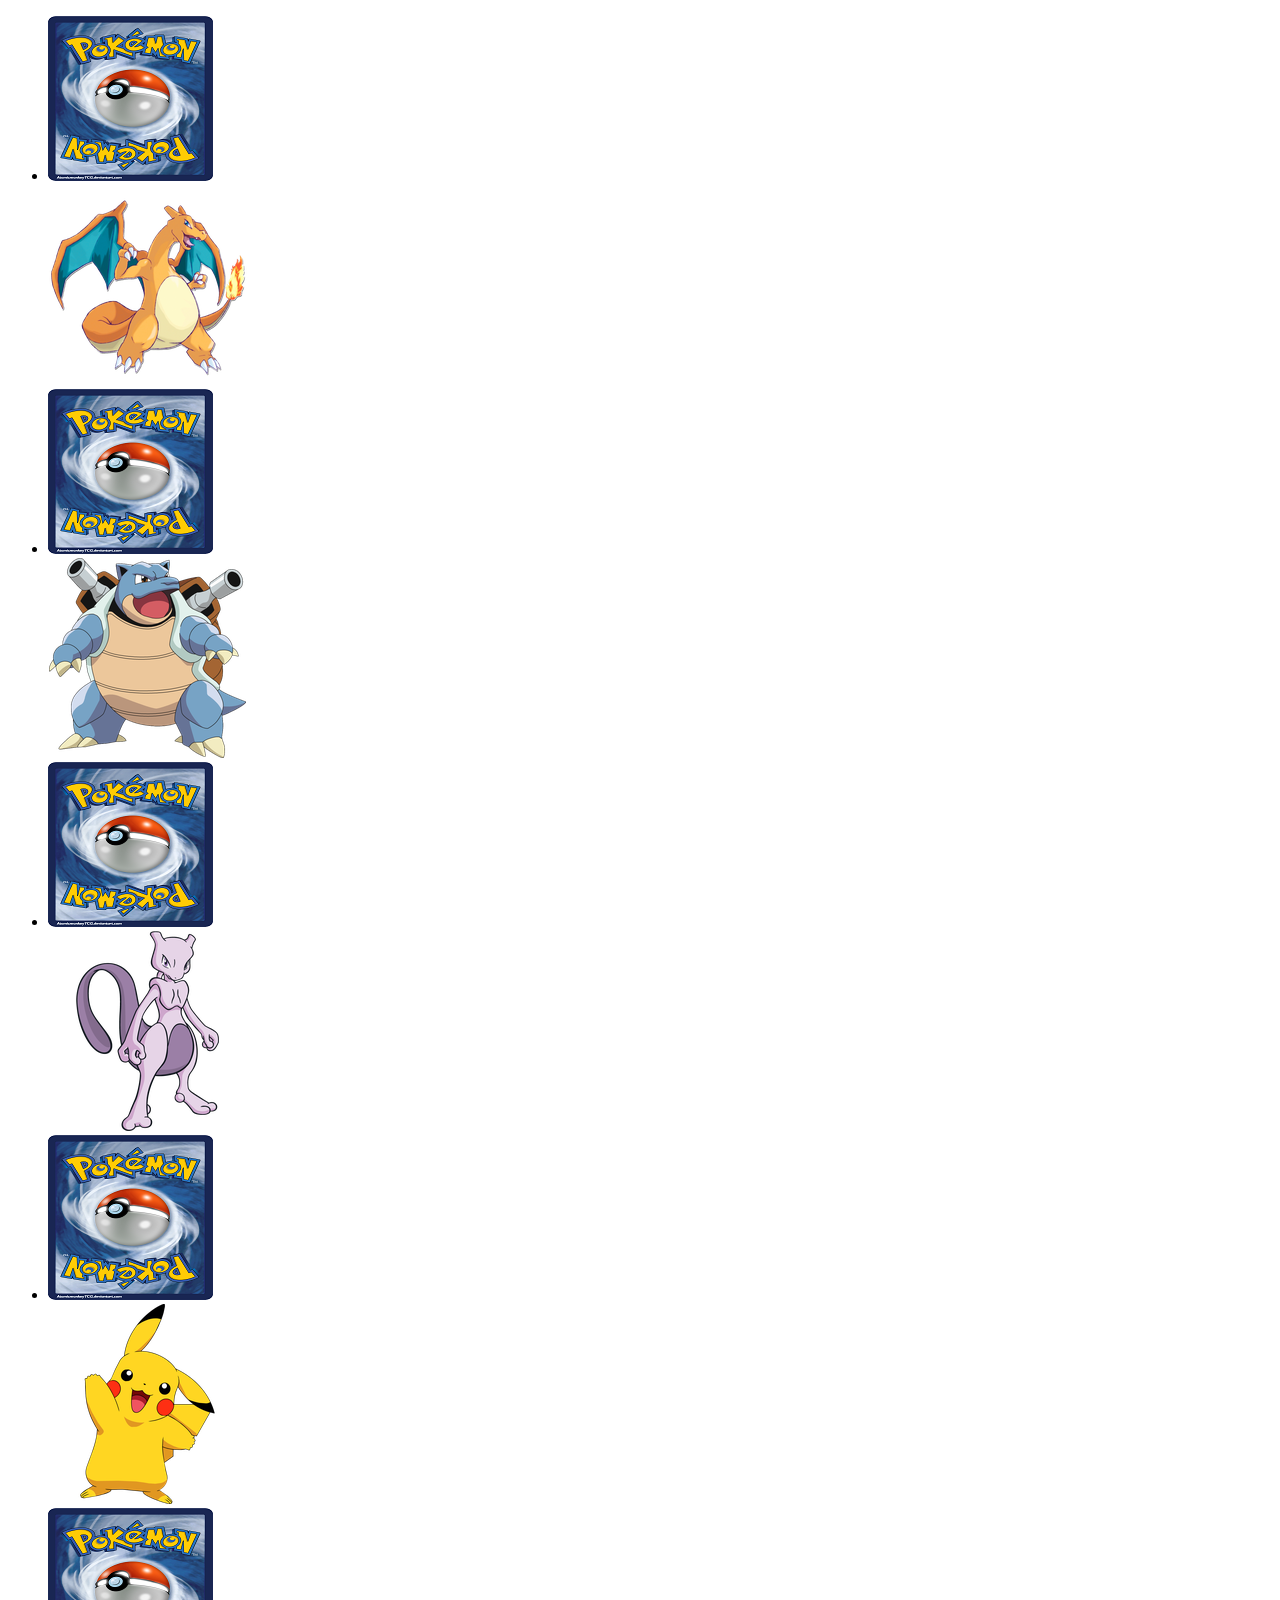
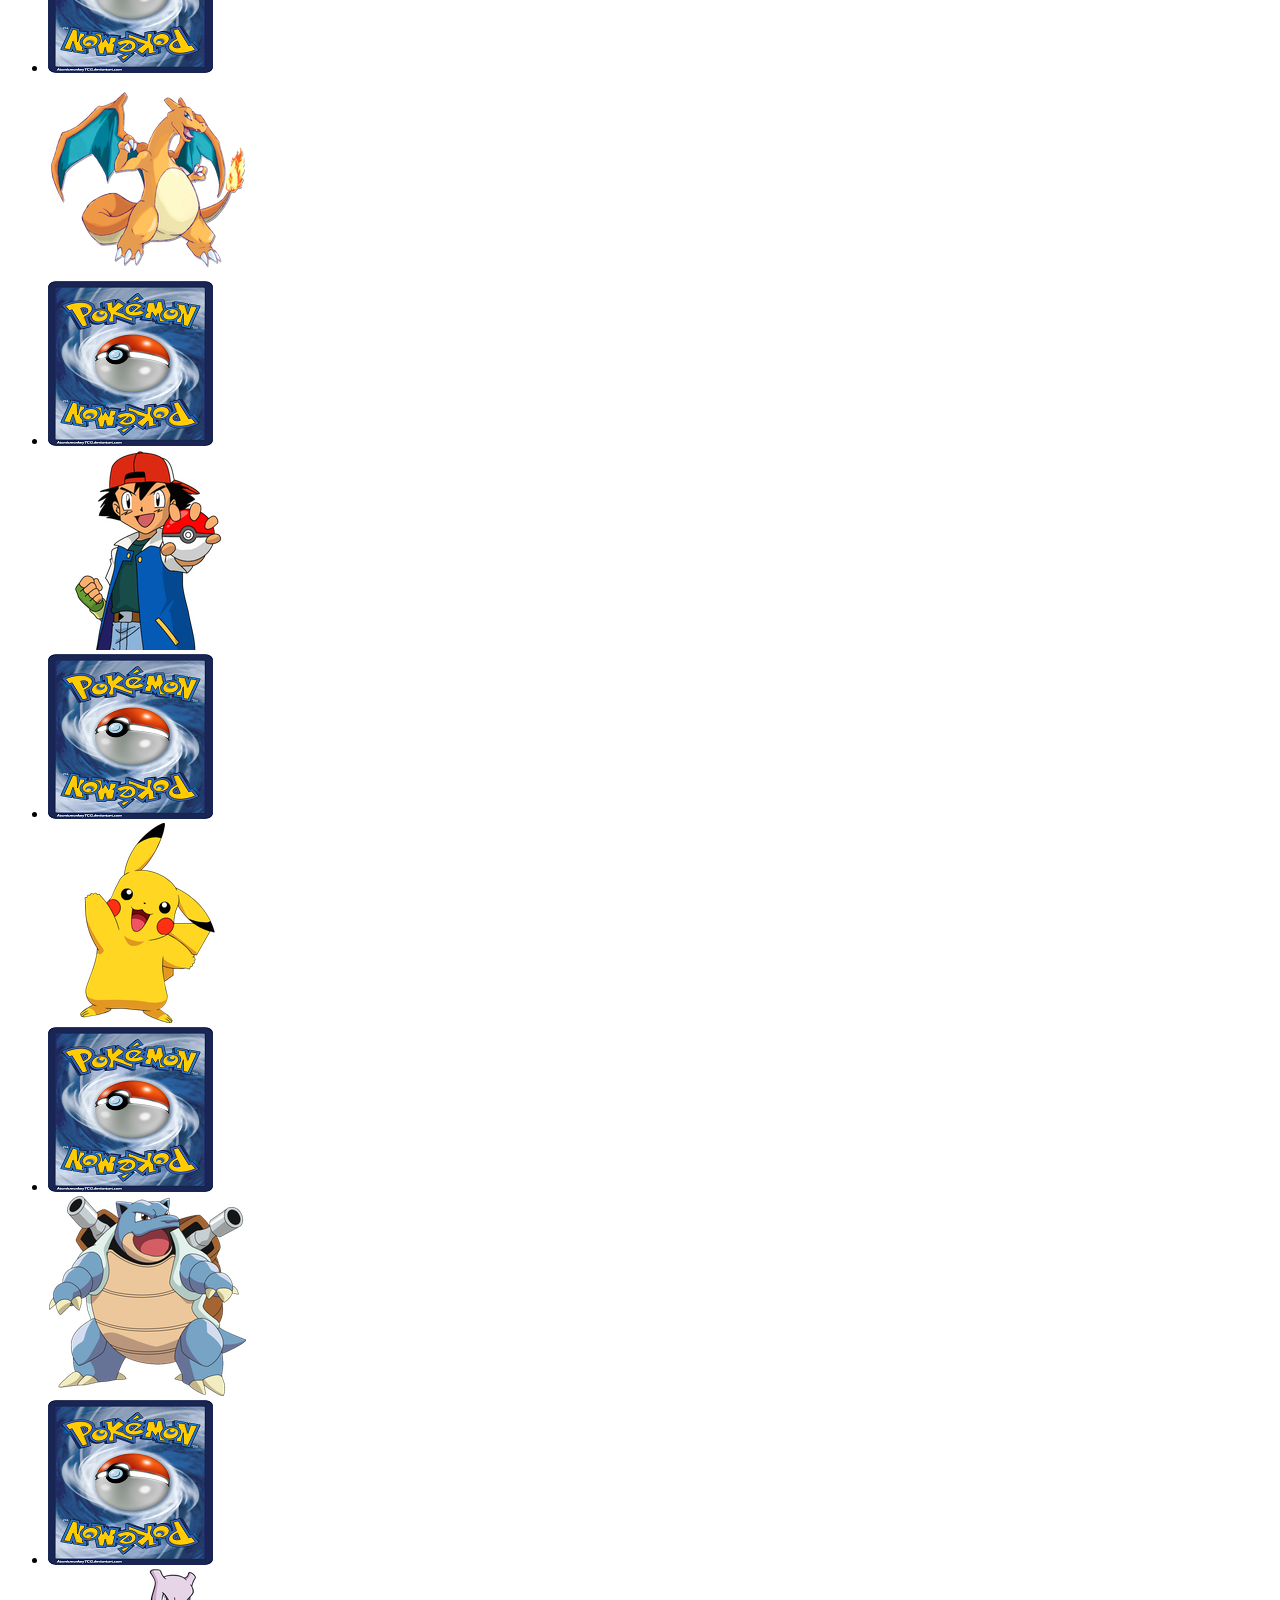
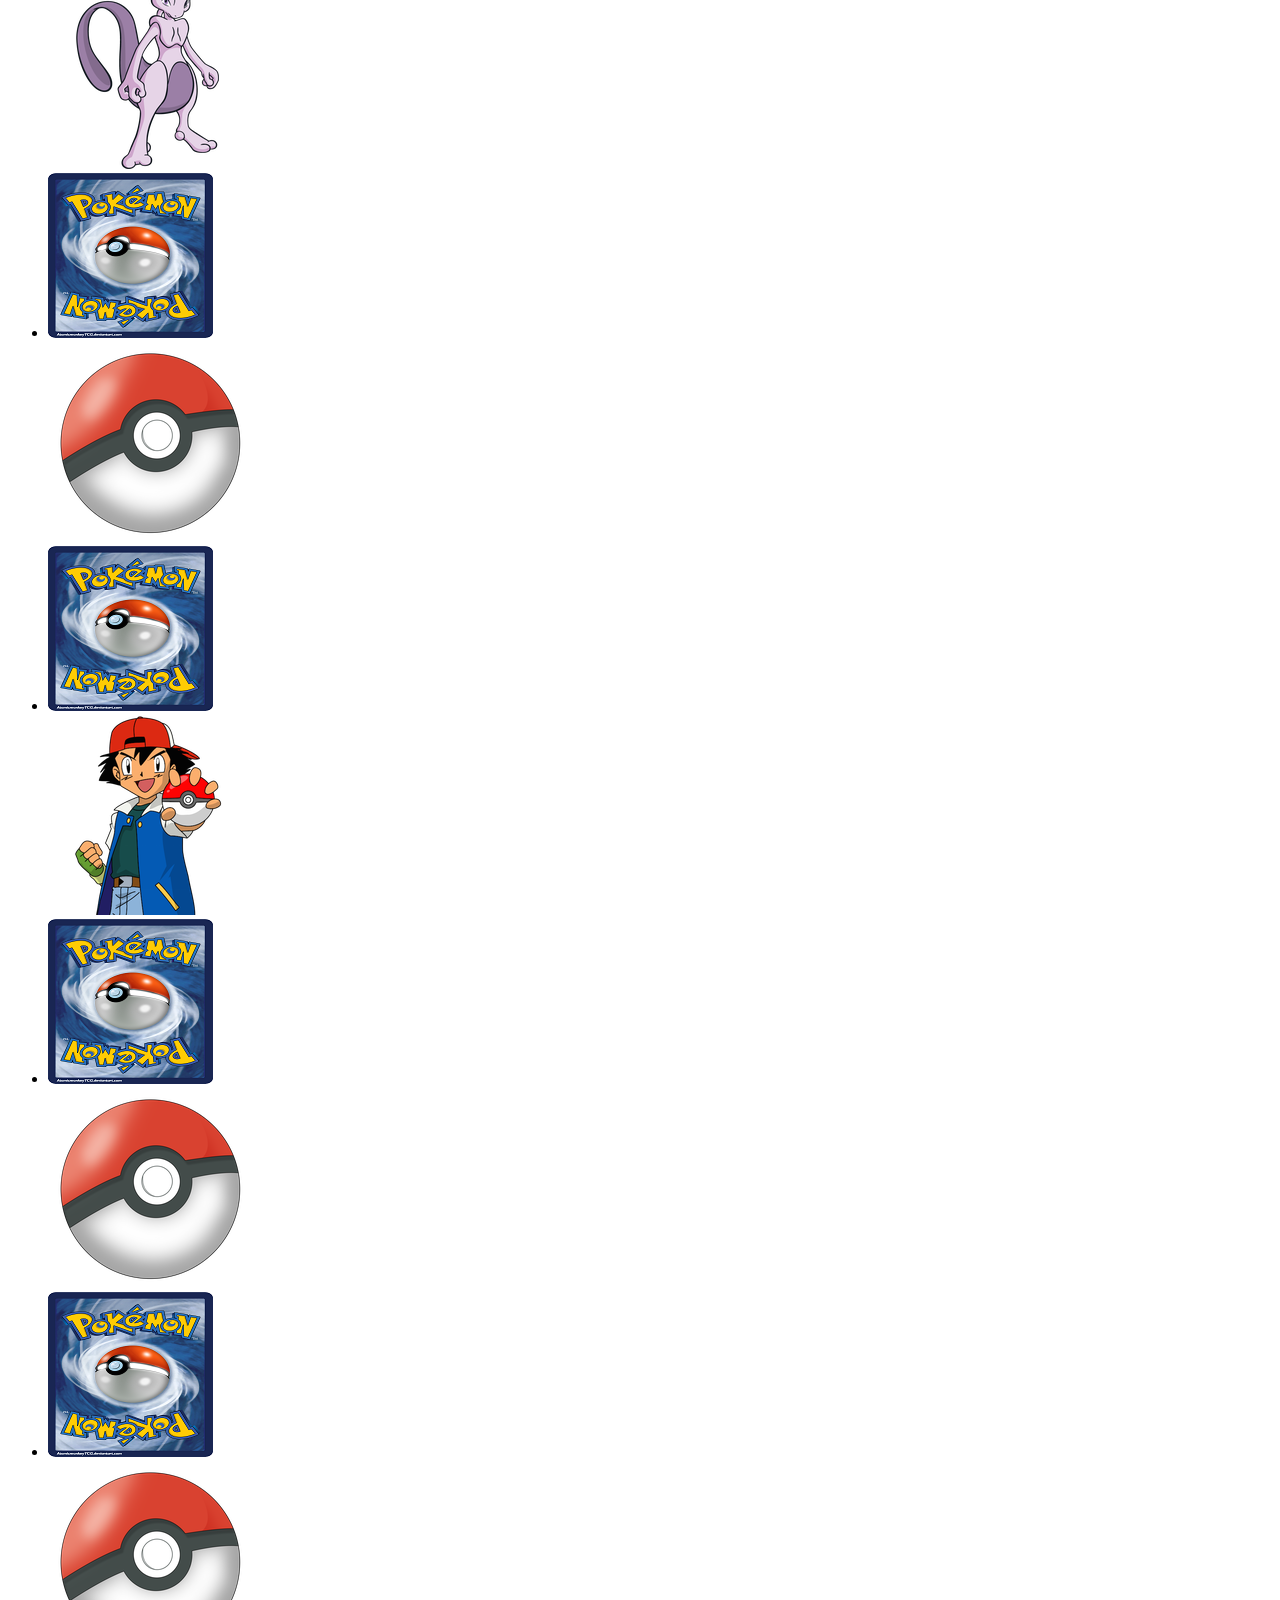
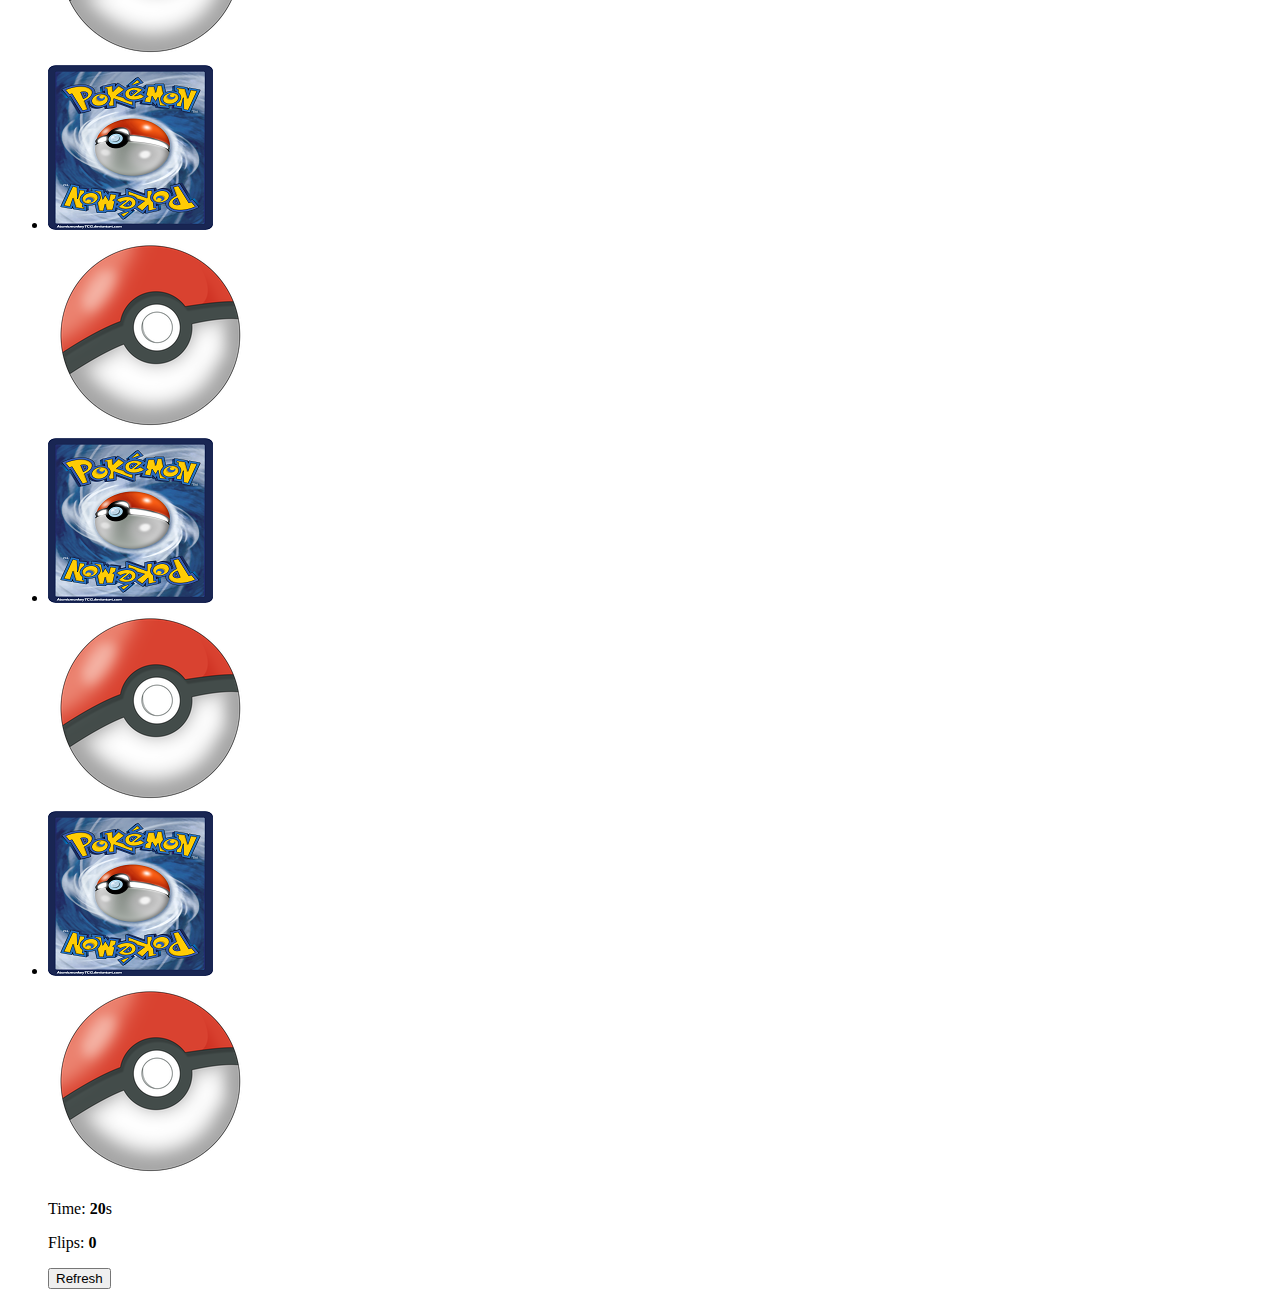
==== game.html @ 005085a1 "Created html structure for memory game" ====
<!DOCTYPE html>
<html lang="en" dir="ltr">

<head>
    <meta charset="utf-8" />
    <title>Gotta Catch'Em All</title>
    <link rel="stylesheet" href="style.css" />
    <meta name="viewport" content="width=device-width, initial-scale=1.0" />
</head>

<body>
    <div class="wrapper">
        <ul class="cards">
            <li class="card">
                <div class="view front-view">
                    <img src="assets/images/que-icon.png" alt="icon" />
                </div>
                <div class="view back-view">
                    <img src="assets/images/img-1.png" alt="card-img" />
                </div>
            </li>
            <li class="card">
                <div class="view front-view">
                    <img src="assets/images/que-icon.png" alt="icon" />
                </div>
                <div class="view back-view">
                    <img src="assets/images/img-6.png" alt="card-img" />
                </div>
            </li>
            <li class="card">
                <div class="view front-view">
                    <img src="assets/images/que-icon.png" alt="icon" />
                </div>
                <div class="view back-view">
                    <img src="assets/images/img-3.png" alt="card-img" />
                </div>
            </li>
            <li class="card">
                <div class="view front-view">
                    <img src="assets/images/que-icon.png" alt="icon" />
                </div>
                <div class="view back-view">
                    <img src="assets/images/img-2.png" alt="card-img" />
                </div>
            </li>
            <li class="card">
                <div class="view front-view">
                    <img src="assets/images/que-icon.png" alt="icon" />
                </div>
                <div class="view back-view">
                    <img src="assets/images/img-1.png" alt="card-img" />
                </div>
            </li>
            <li class="card">
                <div class="view front-view">
                    <img src="assets/images/que-icon.png" alt="icon" />
                </div>
                <div class="view back-view">
                    <img src="assets/images/img-5.png" alt="card-img" />
                </div>
            </li>
            <li class="card">
                <div class="view front-view">
                    <img src="assets/images/que-icon.png" alt="icon" />
                </div>
                <div class="view back-view">
                    <img src="assets/images/img-2.png" alt="card-img" />
                </div>
            </li>
            <li class="card">
                <div class="view front-view">
                    <img src="assets/images/que-icon.png" alt="icon" />
                </div>
                <div class="view back-view">
                    <img src="assets/images/img-6.png" alt="card-img" />
                </div>
            </li>
            <li class="card">
                <div class="view front-view">
                    <img src="assets/images/que-icon.png" alt="icon" />
                </div>
                <div class="view back-view">
                    <img src="assets/images/img-3.png" alt="card-img" />
                </div>
            </li>
            <li class="card">
                <div class="view front-view">
                    <img src="assets/images/que-icon.png" alt="icon" />
                </div>
                <div class="view back-view">
                    <img src="assets/images/img-4.png" alt="card-img" />
                </div>
            </li>
            <li class="card">
                <div class="view front-view">
                    <img src="assets/images/que-icon.png" alt="icon" />
                </div>
                <div class="view back-view">
                    <img src="assets/images/img-5.png" alt="card-img" />
                </div>
            </li>
            <li class="card">
                <div class="view front-view">
                    <img src="assets/images/que-icon.png" alt="icon" />
                </div>
                <div class="view back-view">
                    <img src="assets/images/img-4.png" alt="card-img" />
                </div>
            </li>
            <li class="card">
                <div class="view front-view">
                    <img src="assets/images/que-icon.png" alt="icon" />
                </div>
                <div class="view back-view">
                    <img src="assets/images/img-4.png" alt="card-img" />
                </div>
            </li>
            <li class="card">
                <div class="view front-view">
                    <img src="assets/images/que-icon.png" alt="icon" />
                </div>
                <div class="view back-view">
                    <img src="assets/images/img-4.png" alt="card-img" />
                </div>
            </li>
            <li class="card">
                <div class="view front-view">
                    <img src="assets/images/que-icon.png" alt="icon" />
                </div>
                <div class="view back-view">
                    <img src="assets/images/img-4.png" alt="card-img" />
                </div>
            </li>
            <li class="card">
                <div class="view front-view">
                    <img src="assets/images/que-icon.png" alt="icon" />
                </div>
                <div class="view back-view">
                    <img src="assets/images/img-4.png" alt="card-img" />
                </div>
            </li>
            <div class="details">
                <p class="time">Time: <span><b>20</b>s</span></p>
                <p class="flips">Flips: <span><b>0</b></span></p>
                <button>Refresh</button>
        </ul>
    </div>

    <script src="script.js"></script>
</body>

</html>
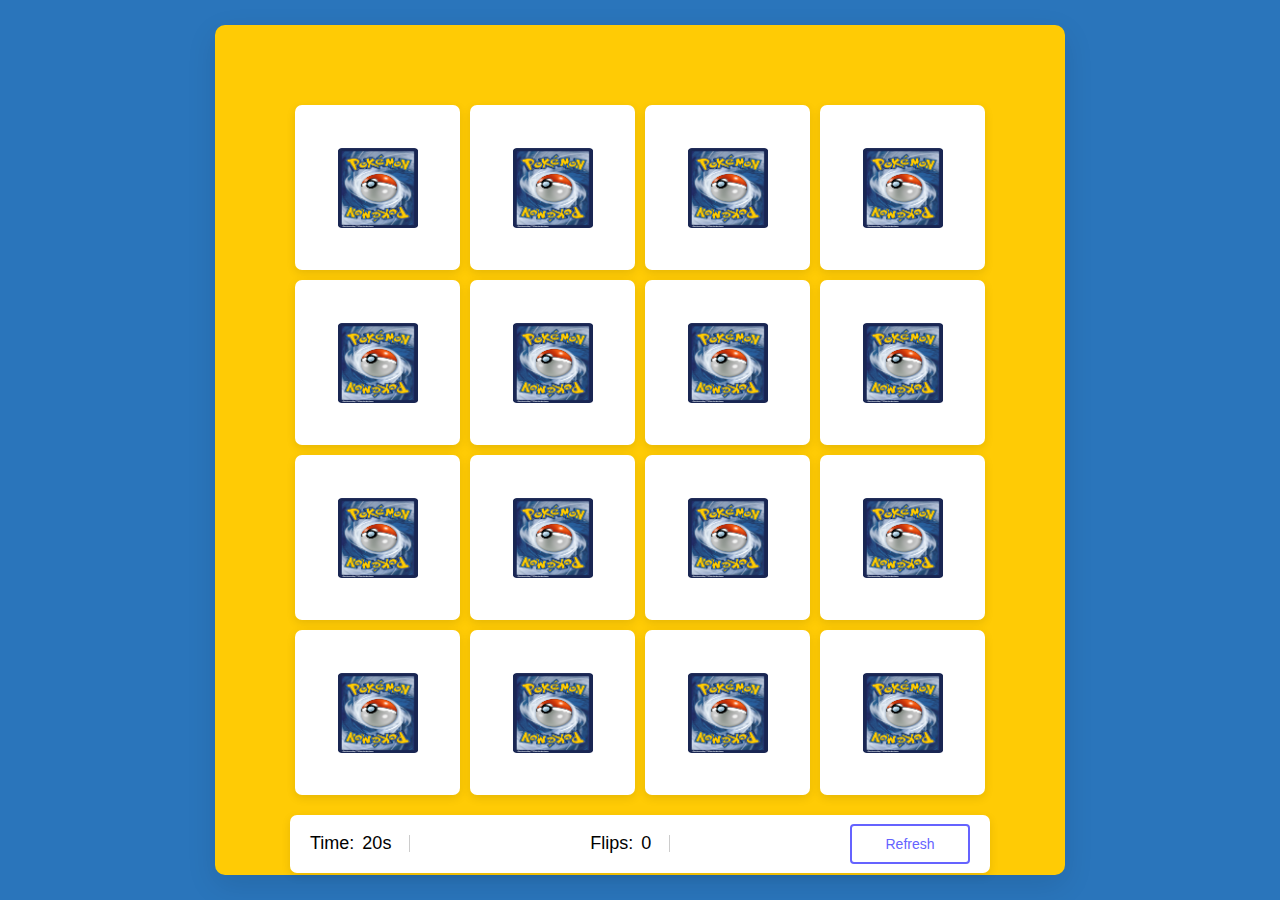
==== commit e3bc6571: "Added style to game.html and fixed misdirected link path." ====
--- a/game.html
+++ b/game.html
@@ -4,7 +4,7 @@
 <head>
     <meta charset="utf-8" />
     <title>Gotta Catch'Em All</title>
-    <link rel="stylesheet" href="style.css" />
+    <link rel="stylesheet" href="assets/css/style.css" />
     <meta name="viewport" content="width=device-width, initial-scale=1.0" />
 </head>
 
--- a/assets/css/style.css
+++ b/assets/css/style.css
@@ -0,0 +1,231 @@
+* {
+    margin: 0;
+    padding: 0;
+    box-sizing: border-box;
+    font-family: 'Pokemon Solid', sans-serif;
+}
+
+body {
+    display: flex;
+    align-items: center;
+    justify-content: center;
+    min-height: 100vh;
+    background: #2a75bb;
+}
+
+.menu {
+    width: 700px;
+    height: 600px;
+    background-color: #ffcb05;
+    color: #2a75bb;
+    border-radius: 25px;
+}
+
+.menu-buttons {
+    text-align: center;
+    align-items: center;
+    margin-top: 80px;
+}
+
+
+.hero-image {
+    width: 700px;
+    height: 300px;
+    margin-left: auto;
+    margin-right: auto;
+    padding-bottom: 60px;
+    align-items: center;
+}
+
+.intro {
+    padding-top: 35px;
+    padding-left: 50px;
+    padding-right: 50px;
+    font-size: 16px;
+    letter-spacing: 2px;
+    text-align: justify;
+    font-family: 'Pokemon Solid', sans-serif;
+    color: #2a75bb;
+    text-shadow: 1px 0 0 rgb(0, 0, 0), 0 -1px 0 #000, 0 1px 0 #000, -1px 0 0 #000;
+
+}
+
+.popup {
+    display: none;
+    position: fixed;
+    height: 50%;
+    width: 50%;
+    top: 50%;
+    left: 50%;
+    transform: translate(-50%, -50%);
+    background-color: rgb(255, 255, 255);
+    padding: 20px;
+    box-shadow: 0px 0px 10px rgba(0, 0, 0, 0.5);
+    z-index: 2;
+}
+
+#popup {
+    font-size: 18px;
+    letter-spacing: 3px;
+    font-family: 'Pokemon Solid', sans-serif;
+    text-shadow: 1px 0 0 rgb(0, 0, 0), 0 -1px 0 #000, 0 1px 0 #000, -1px 0 0 #000;
+    padding: 28px;
+}
+
+#close-button {
+    margin-top: 10%;
+}
+
+.overlay {
+    display: none;
+    position: fixed;
+    top: 0;
+    left: 0;
+    width: 100%;
+    height: 100%;
+    background-color: rgba(0, 0, 0, 0.5);
+    /* Semi-transparent black background */
+    z-index: 1;
+}
+
+.wrapper {
+    padding: 75px;
+    background: #ffcb05;
+    border-radius: 10px;
+    box-shadow: 0 10px 30px rgba(0, 0, 0, 0.1);
+}
+
+button {
+    width: 120px;
+    height: 40px;
+}
+
+.cards,
+.card,
+.view,
+.details,
+p {
+    display: flex;
+    align-items: center;
+    justify-content: center;
+}
+
+.cards {
+    height: 700px;
+    width: 700px;
+    flex-wrap: wrap;
+    justify-content: space-between;
+}
+
+.cards .card {
+    margin: 5px;
+    cursor: pointer;
+    position: relative;
+    perspective: 1000px;
+    transform-style: preserve-3d;
+    height: calc(100% / 4 - 10px);
+    width: calc(100% / 4 - 10px);
+}
+
+.card.shake {
+    animation: shake 0.35s ease-in-out;
+}
+
+@keyframes shake {
+
+    0%,
+    100% {
+        transform: translateX(0);
+    }
+
+    20% {
+        transform: translateX(-13px);
+    }
+
+    40% {
+        transform: translateX(13px);
+    }
+
+    60% {
+        transform: translateX(-8px);
+    }
+
+    80% {
+        transform: translateX(8px);
+    }
+}
+
+.cards .card .view {
+    width: 100%;
+    height: 100%;
+    user-select: none;
+    pointer-events: none;
+    position: absolute;
+    background: #fff;
+    border-radius: 7px;
+    backface-visibility: hidden;
+    transition: transform 0.25s linear;
+    box-shadow: 0 3px 10px rgba(0, 0, 0, 0.1);
+}
+
+.card .front-view img {
+    max-width: 80px;
+}
+
+.card .back-view {
+    transform: rotateY(-180deg);
+}
+
+.card .back-view img {
+    max-width: 110px;
+}
+
+.card.flip .front-view {
+    transform: rotateY(180deg);
+}
+
+.card.flip .back-view {
+    transform: rotateY(0);
+}
+
+.details {
+    width: 100%;
+    margin-top: 15px;
+    padding: 0 20px;
+    border-radius: 7px;
+    background: #fff;
+    height: calc(50% / 4 - 30px);
+    justify-content: space-between;
+    box-shadow: 0 3px 10px rgba(0, 0, 0, 0.1);
+}
+
+.details p {
+    font-size: 18px;
+    height: 17px;
+    padding-right: 18px;
+    border-right: 1px solid #ccc;
+}
+
+.details p span {
+    margin-left: 8px;
+}
+
+.details p b {
+    font-weight: 500;
+}
+
+.details button {
+    cursor: pointer;
+    font-size: 14px;
+    color: #6563ff;
+    border-radius: 4px;
+    padding: 4px 11px;
+    background: #fff;
+    border: 2px solid #6563ff;
+    transition: 0.3s ease;
+}
+
+.details button:hover {
+    color: #fff;
+    background: #6563ff;
+}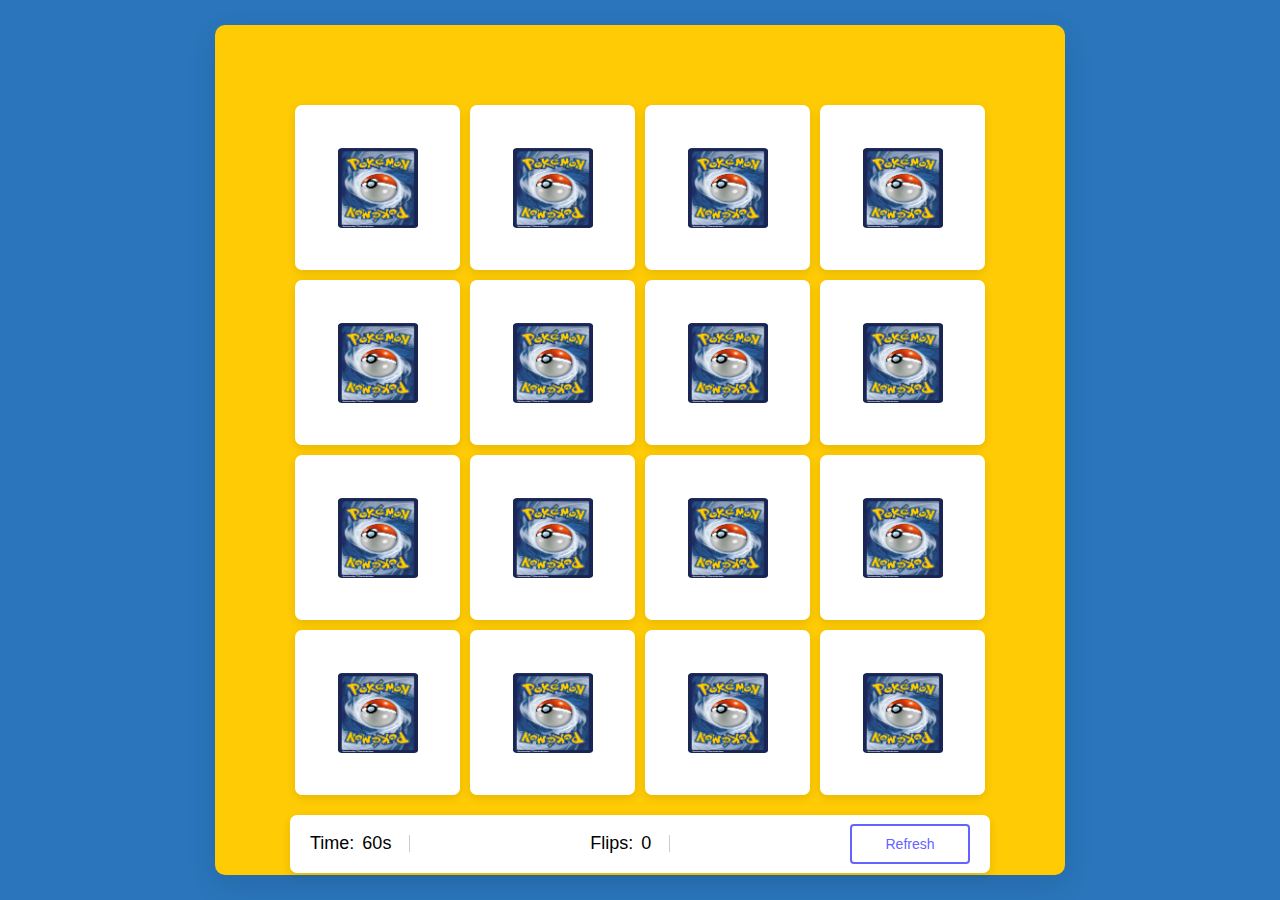
==== commit 497066b6: "Created script and styled card game and timer" ====
--- a/game.html
+++ b/game.html
@@ -146,7 +146,7 @@
         </ul>
     </div>
 
-    <script src="script.js"></script>
+    <script src="assets/js/script.js"></script>
 </body>
 
 </html>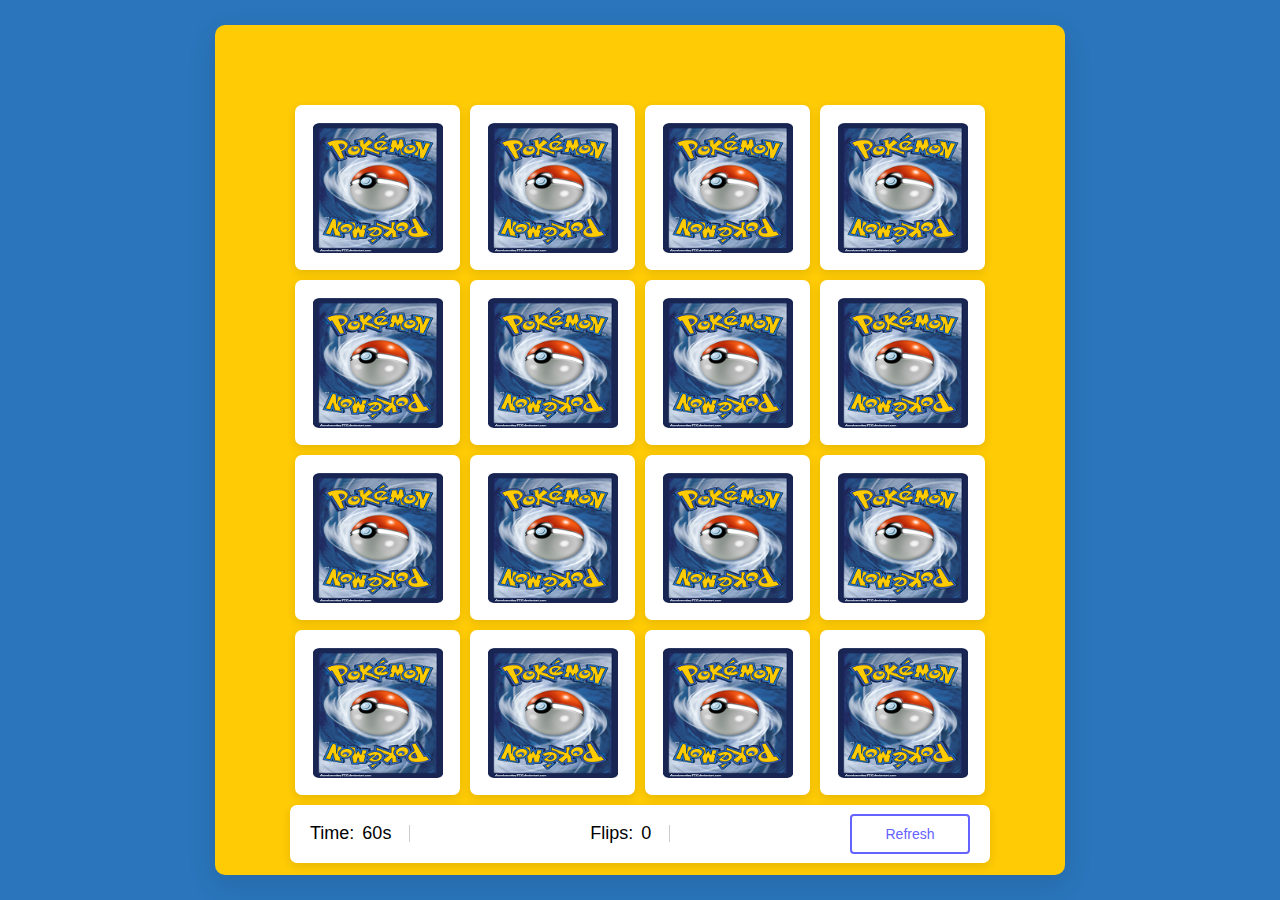
==== commit 6fb84f36: "Created media queries for game.html" ====
--- a/game.html
+++ b/game.html
@@ -9,6 +9,7 @@
 </head>
 
 <body>
+    <!--List of cards (images)-->
     <div class="wrapper">
         <ul class="cards">
             <li class="card">
--- a/assets/css/style.css
+++ b/assets/css/style.css
@@ -169,7 +169,7 @@
 }
 
 .card .front-view img {
-    max-width: 80px;
+    max-width: 130px;
 }
 
 .card .back-view {
@@ -190,7 +190,7 @@
 
 .details {
     width: 100%;
-    margin-top: 15px;
+    margin-top: 5px;
     padding: 0 20px;
     border-radius: 7px;
     background: #fff;
@@ -228,4 +228,85 @@
 .details button:hover {
     color: #fff;
     background: #6563ff;
+}
+
+@media screen and (max-width: 950px) {
+
+    #popup {
+        font-size: 15px;
+        letter-spacing: 1px;
+
+    }
+
+}
+
+
+
+
+@media screen and (max-width: 700px) {
+
+    .wrapper {
+        padding-bottom: 75px;
+        padding-left: 15px;
+        padding-right: 15px;
+        padding-top: 15px;
+    }
+
+
+    .cards {
+        height: 350px;
+        width: 350px;
+    }
+
+    .card .front-view img {
+        max-width: 40px;
+    }
+
+    .card .back-view img {
+        max-width: 40px;
+    }
+
+    .details {
+        height: calc(95% / 4 - 30px);
+    }
+
+}
+
+@media screen and (max-width: 530px) {
+
+    .wrapper {
+        padding-bottom: 75px;
+        padding-left: 15px;
+        padding-right: 15px;
+        padding-top: 15px;
+    }
+
+    .cards {
+        height: 300px;
+        width: 300px;
+    }
+
+    .card .back-view img {
+        max-width: 35px;
+    }
+
+    .details {
+        margin-top: 10px;
+        padding: 0 15px;
+        height: calc(100% / 4 - 20px);
+    }
+
+    .details p {
+        height: 15px;
+        font-size: 17px;
+        padding-right: 13px;
+    }
+
+    .details button {
+        font-size: 13px;
+        padding: 5px 10px;
+        border: none;
+        color: #fff;
+        background: #6563ff;
+    }
 }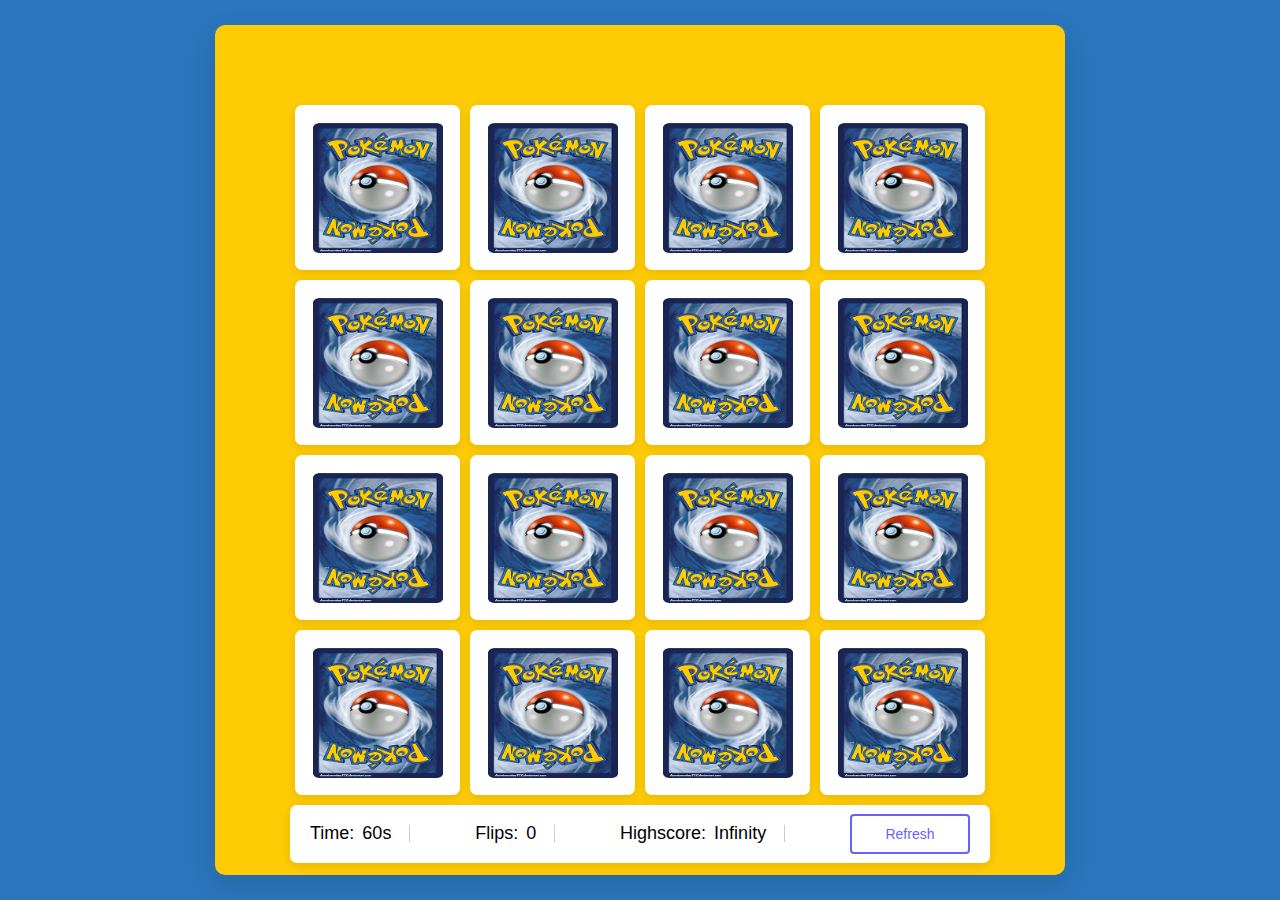
==== commit 1e4dccac: "Added Feature: Highscore (Minimum flips)" ====
--- a/game.html
+++ b/game.html
@@ -143,6 +143,7 @@
             <div class="details">
                 <p class="time">Time: <span><b>20</b>s</span></p>
                 <p class="flips">Flips: <span><b>0</b></span></p>
+                <p class="highscore">Highscore: <span><b>Not set</b></span></p>
                 <button>Refresh</button>
         </ul>
     </div>
--- a/assets/css/style.css
+++ b/assets/css/style.css
@@ -1,3 +1,5 @@
+/*Structure style*/
+
 * {
     margin: 0;
     padding: 0;
@@ -21,13 +23,14 @@
     border-radius: 25px;
 }
 
+/*Buttons position*/
 .menu-buttons {
     text-align: center;
     align-items: center;
     margin-top: 80px;
 }
 
-
+/*Cover image*/
 .hero-image {
     width: 700px;
     height: 300px;
@@ -36,6 +39,8 @@
     padding-bottom: 60px;
     align-items: center;
 }
+
+/*Intro text*/
 
 .intro {
     padding-top: 35px;
@@ -49,6 +54,8 @@
     text-shadow: 1px 0 0 rgb(0, 0, 0), 0 -1px 0 #000, 0 1px 0 #000, -1px 0 0 #000;
 
 }
+
+/*Pop up style*/
 
 .popup {
     display: none;
@@ -76,6 +83,7 @@
     margin-top: 10%;
 }
 
+/*Creates shaded background when pop up is active*/
 .overlay {
     display: none;
     position: fixed;
@@ -84,9 +92,10 @@
     width: 100%;
     height: 100%;
     background-color: rgba(0, 0, 0, 0.5);
-    /* Semi-transparent black background */
     z-index: 1;
 }
+
+/*Box for the card game*/
 
 .wrapper {
     padding: 75px;
@@ -127,6 +136,8 @@
     width: calc(100% / 4 - 10px);
 }
 
+
+/*Cards shake animations*/
 .card.shake {
     animation: shake 0.35s ease-in-out;
 }
@@ -172,6 +183,8 @@
     max-width: 130px;
 }
 
+/*Card rotation animation*/
+
 .card .back-view {
     transform: rotateY(-180deg);
 }
@@ -199,6 +212,8 @@
     box-shadow: 0 3px 10px rgba(0, 0, 0, 0.1);
 }
 
+/*Timer and Score style*/
+
 .details p {
     font-size: 18px;
     height: 17px;
@@ -230,6 +245,8 @@
     background: #6563ff;
 }
 
+/*Media queries*/
+
 @media screen and (max-width: 950px) {
 
     #popup {
@@ -239,9 +256,6 @@
     }
 
 }
-
-
-
 
 @media screen and (max-width: 700px) {
 
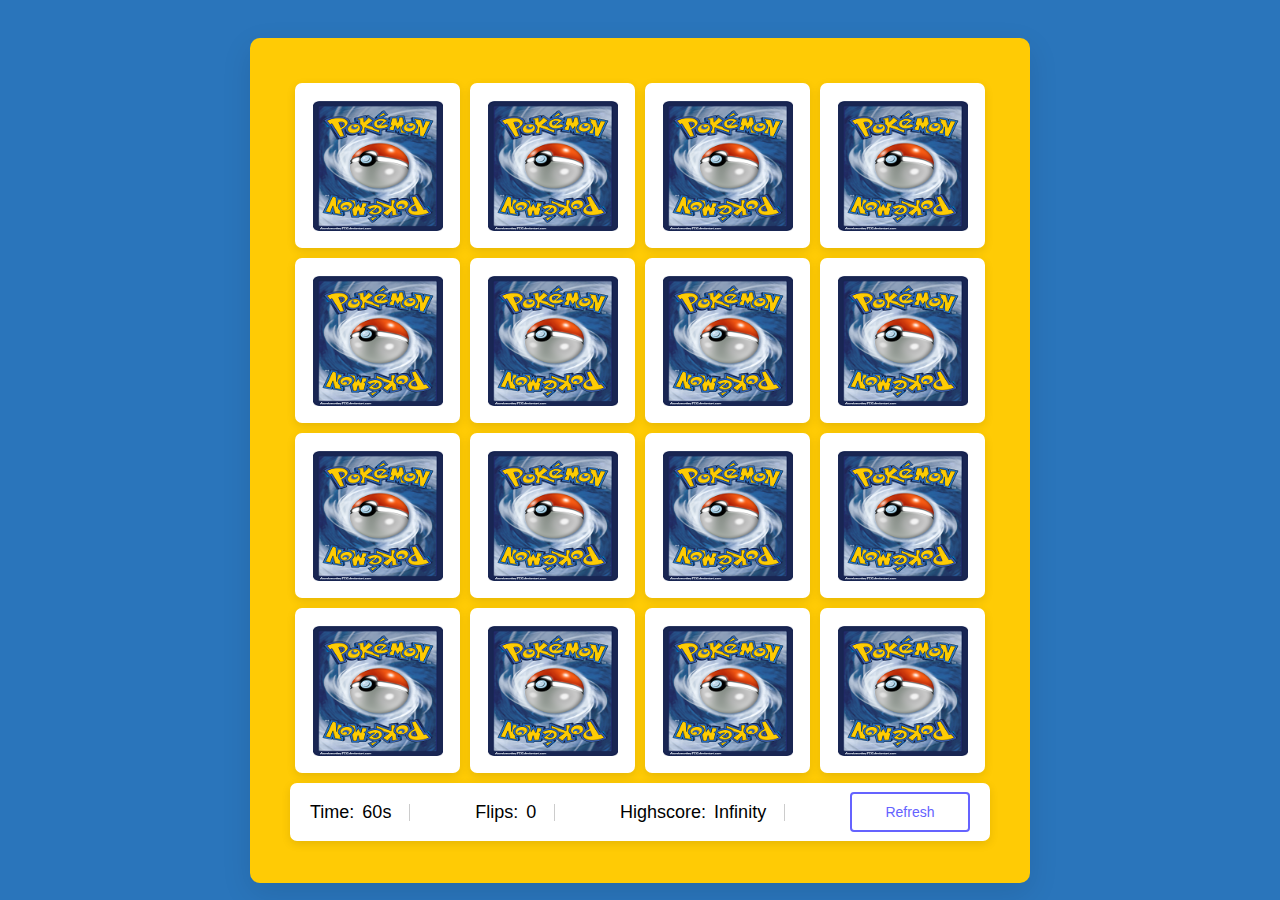
==== commit 22f1e20e: "Added favicon" ====
--- a/game.html
+++ b/game.html
@@ -5,6 +5,7 @@
     <meta charset="utf-8" />
     <title>Gotta Catch'Em All</title>
     <link rel="stylesheet" href="assets/css/style.css" />
+    <link rel="icon" type="image/fav-con" href="/assets/images/favicon.ico">
     <meta name="viewport" content="width=device-width, initial-scale=1.0" />
 </head>
 
--- a/assets/css/style.css
+++ b/assets/css/style.css
@@ -11,13 +11,12 @@
     display: flex;
     align-items: center;
     justify-content: center;
-    min-height: 100vh;
     background: #2a75bb;
 }
 
 .menu {
-    width: 700px;
-    height: 600px;
+    width: 50vw;
+    height: 40vh;
     background-color: #ffcb05;
     color: #2a75bb;
     border-radius: 25px;
@@ -32,18 +31,17 @@
 
 /*Cover image*/
 .hero-image {
-    width: 700px;
+    width: 50vw;
     height: 300px;
     margin-left: auto;
     margin-right: auto;
-    padding-bottom: 60px;
     align-items: center;
 }
 
 /*Intro text*/
 
 .intro {
-    padding-top: 35px;
+    padding-top: 10px;
     padding-left: 50px;
     padding-right: 50px;
     font-size: 16px;
@@ -98,7 +96,8 @@
 /*Box for the card game*/
 
 .wrapper {
-    padding: 75px;
+    padding: 40px 40px 105px 40px;
+    margin-top: 3%;
     background: #ffcb05;
     border-radius: 10px;
     box-shadow: 0 10px 30px rgba(0, 0, 0, 0.1);
@@ -247,23 +246,50 @@
 
 /*Media queries*/
 
+@media screen and (max-width:1310px) {
+    .intro {
+        font-size: 12px;
+    }
+}
+
 @media screen and (max-width: 950px) {
 
     #popup {
         font-size: 15px;
         letter-spacing: 1px;
-
     }
 
 }
 
 @media screen and (max-width: 700px) {
+
+    .hero-image {
+        width: 50vw;
+        height: 17vh;
+        display: block;
+        padding-bottom: 10px;
+    }
+
+    .menu {
+        width: 60vw;
+        height: 70%;
+    }
+
+    .intro {
+        padding: 10px 12px 15px 12px;
+        font-size: 13px;
+    }
+
+    .menu-buttons {
+        margin-top: 35px;
+    }
 
     .wrapper {
         padding-bottom: 75px;
         padding-left: 15px;
         padding-right: 15px;
         padding-top: 15px;
+        margin-top: 15%;
     }
 
 
@@ -282,17 +308,35 @@
 
     .details {
         height: calc(95% / 4 - 30px);
+        padding: 0 4px 0 0;
+
+    }
+
+    .details p {
+        padding-right: 9px;
+    }
+
+    .details button {
+        padding: 4px 2px;
     }
 
 }
 
 @media screen and (max-width: 530px) {
+
+    .hero-image {
+        width: 50vw;
+        height: 17vh;
+        display: block;
+
+    }
 
     .wrapper {
         padding-bottom: 75px;
         padding-left: 15px;
         padding-right: 15px;
         padding-top: 15px;
+        margin-top: 35%;
     }
 
     .cards {
@@ -306,21 +350,30 @@
 
     .details {
         margin-top: 10px;
-        padding: 0 15px;
+        padding: 0 7px;
         height: calc(100% / 4 - 20px);
     }
 
     .details p {
-        height: 15px;
-        font-size: 17px;
-        padding-right: 13px;
+        height: 12px;
+        font-size: 13px;
+        padding-right: 3px;
     }
 
     .details button {
-        font-size: 13px;
+        font-size: 12px;
         padding: 5px 10px;
         border: none;
         color: #fff;
         background: #6563ff;
     }
+}
+
+.menu {
+    height: 50vh;
+}
+
+#popup {
+    font-size: 12px;
+    letter-spacing: 1px;
 }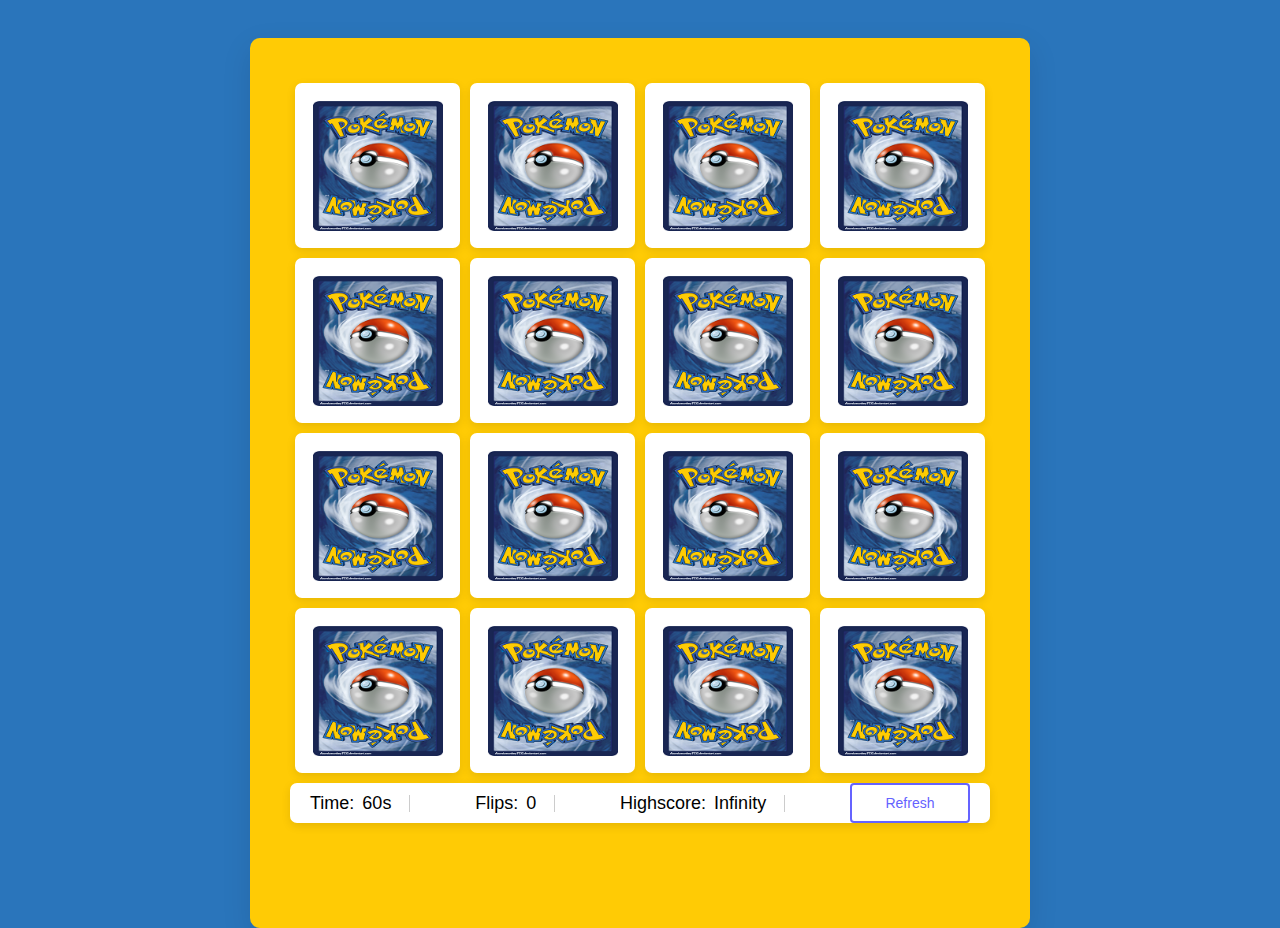
==== commit 42a89b11: "Fixed html validor error's: 2<div> not closed" ====
--- a/game.html
+++ b/game.html
@@ -1,155 +1,160 @@
 <!DOCTYPE html>
 <html lang="en" dir="ltr">
-
-<head>
+  <head>
     <meta charset="utf-8" />
     <title>Gotta Catch'Em All</title>
     <link rel="stylesheet" href="assets/css/style.css" />
-    <link rel="icon" type="image/fav-con" href="/assets/images/favicon.ico">
+    <link rel="icon" type="image/fav-con" href="/assets/images/favicon.ico" />
     <meta name="viewport" content="width=device-width, initial-scale=1.0" />
-</head>
+  </head>
 
-<body>
+  <body>
     <!--List of cards (images)-->
     <div class="wrapper">
-        <ul class="cards">
-            <li class="card">
-                <div class="view front-view">
-                    <img src="assets/images/que-icon.png" alt="icon" />
-                </div>
-                <div class="view back-view">
-                    <img src="assets/images/img-1.png" alt="card-img" />
-                </div>
-            </li>
-            <li class="card">
-                <div class="view front-view">
-                    <img src="assets/images/que-icon.png" alt="icon" />
-                </div>
-                <div class="view back-view">
-                    <img src="assets/images/img-6.png" alt="card-img" />
-                </div>
-            </li>
-            <li class="card">
-                <div class="view front-view">
-                    <img src="assets/images/que-icon.png" alt="icon" />
-                </div>
-                <div class="view back-view">
-                    <img src="assets/images/img-3.png" alt="card-img" />
-                </div>
-            </li>
-            <li class="card">
-                <div class="view front-view">
-                    <img src="assets/images/que-icon.png" alt="icon" />
-                </div>
-                <div class="view back-view">
-                    <img src="assets/images/img-2.png" alt="card-img" />
-                </div>
-            </li>
-            <li class="card">
-                <div class="view front-view">
-                    <img src="assets/images/que-icon.png" alt="icon" />
-                </div>
-                <div class="view back-view">
-                    <img src="assets/images/img-1.png" alt="card-img" />
-                </div>
-            </li>
-            <li class="card">
-                <div class="view front-view">
-                    <img src="assets/images/que-icon.png" alt="icon" />
-                </div>
-                <div class="view back-view">
-                    <img src="assets/images/img-5.png" alt="card-img" />
-                </div>
-            </li>
-            <li class="card">
-                <div class="view front-view">
-                    <img src="assets/images/que-icon.png" alt="icon" />
-                </div>
-                <div class="view back-view">
-                    <img src="assets/images/img-2.png" alt="card-img" />
-                </div>
-            </li>
-            <li class="card">
-                <div class="view front-view">
-                    <img src="assets/images/que-icon.png" alt="icon" />
-                </div>
-                <div class="view back-view">
-                    <img src="assets/images/img-6.png" alt="card-img" />
-                </div>
-            </li>
-            <li class="card">
-                <div class="view front-view">
-                    <img src="assets/images/que-icon.png" alt="icon" />
-                </div>
-                <div class="view back-view">
-                    <img src="assets/images/img-3.png" alt="card-img" />
-                </div>
-            </li>
-            <li class="card">
-                <div class="view front-view">
-                    <img src="assets/images/que-icon.png" alt="icon" />
-                </div>
-                <div class="view back-view">
-                    <img src="assets/images/img-4.png" alt="card-img" />
-                </div>
-            </li>
-            <li class="card">
-                <div class="view front-view">
-                    <img src="assets/images/que-icon.png" alt="icon" />
-                </div>
-                <div class="view back-view">
-                    <img src="assets/images/img-5.png" alt="card-img" />
-                </div>
-            </li>
-            <li class="card">
-                <div class="view front-view">
-                    <img src="assets/images/que-icon.png" alt="icon" />
-                </div>
-                <div class="view back-view">
-                    <img src="assets/images/img-4.png" alt="card-img" />
-                </div>
-            </li>
-            <li class="card">
-                <div class="view front-view">
-                    <img src="assets/images/que-icon.png" alt="icon" />
-                </div>
-                <div class="view back-view">
-                    <img src="assets/images/img-4.png" alt="card-img" />
-                </div>
-            </li>
-            <li class="card">
-                <div class="view front-view">
-                    <img src="assets/images/que-icon.png" alt="icon" />
-                </div>
-                <div class="view back-view">
-                    <img src="assets/images/img-4.png" alt="card-img" />
-                </div>
-            </li>
-            <li class="card">
-                <div class="view front-view">
-                    <img src="assets/images/que-icon.png" alt="icon" />
-                </div>
-                <div class="view back-view">
-                    <img src="assets/images/img-4.png" alt="card-img" />
-                </div>
-            </li>
-            <li class="card">
-                <div class="view front-view">
-                    <img src="assets/images/que-icon.png" alt="icon" />
-                </div>
-                <div class="view back-view">
-                    <img src="assets/images/img-4.png" alt="card-img" />
-                </div>
-            </li>
-            <div class="details">
-                <p class="time">Time: <span><b>20</b>s</span></p>
-                <p class="flips">Flips: <span><b>0</b></span></p>
-                <p class="highscore">Highscore: <span><b>Not set</b></span></p>
-                <button>Refresh</button>
-        </ul>
+      <ul class="cards">
+        <li class="card">
+          <div class="view front-view">
+            <img src="assets/images/que-icon.png" alt="icon" />
+          </div>
+          <div class="view back-view">
+            <img src="assets/images/img-1.png" alt="card-img" />
+          </div>
+        </li>
+        <li class="card">
+          <div class="view front-view">
+            <img src="assets/images/que-icon.png" alt="icon" />
+          </div>
+          <div class="view back-view">
+            <img src="assets/images/img-6.png" alt="card-img" />
+          </div>
+        </li>
+        <li class="card">
+          <div class="view front-view">
+            <img src="assets/images/que-icon.png" alt="icon" />
+          </div>
+          <div class="view back-view">
+            <img src="assets/images/img-3.png" alt="card-img" />
+          </div>
+        </li>
+        <li class="card">
+          <div class="view front-view">
+            <img src="assets/images/que-icon.png" alt="icon" />
+          </div>
+          <div class="view back-view">
+            <img src="assets/images/img-2.png" alt="card-img" />
+          </div>
+        </li>
+        <li class="card">
+          <div class="view front-view">
+            <img src="assets/images/que-icon.png" alt="icon" />
+          </div>
+          <div class="view back-view">
+            <img src="assets/images/img-1.png" alt="card-img" />
+          </div>
+        </li>
+        <li class="card">
+          <div class="view front-view">
+            <img src="assets/images/que-icon.png" alt="icon" />
+          </div>
+          <div class="view back-view">
+            <img src="assets/images/img-5.png" alt="card-img" />
+          </div>
+        </li>
+        <li class="card">
+          <div class="view front-view">
+            <img src="assets/images/que-icon.png" alt="icon" />
+          </div>
+          <div class="view back-view">
+            <img src="assets/images/img-2.png" alt="card-img" />
+          </div>
+        </li>
+        <li class="card">
+          <div class="view front-view">
+            <img src="assets/images/que-icon.png" alt="icon" />
+          </div>
+          <div class="view back-view">
+            <img src="assets/images/img-6.png" alt="card-img" />
+          </div>
+        </li>
+        <li class="card">
+          <div class="view front-view">
+            <img src="assets/images/que-icon.png" alt="icon" />
+          </div>
+          <div class="view back-view">
+            <img src="assets/images/img-3.png" alt="card-img" />
+          </div>
+        </li>
+        <li class="card">
+          <div class="view front-view">
+            <img src="assets/images/que-icon.png" alt="icon" />
+          </div>
+          <div class="view back-view">
+            <img src="assets/images/img-4.png" alt="card-img" />
+          </div>
+        </li>
+        <li class="card">
+          <div class="view front-view">
+            <img src="assets/images/que-icon.png" alt="icon" />
+          </div>
+          <div class="view back-view">
+            <img src="assets/images/img-5.png" alt="card-img" />
+          </div>
+        </li>
+        <li class="card">
+          <div class="view front-view">
+            <img src="assets/images/que-icon.png" alt="icon" />
+          </div>
+          <div class="view back-view">
+            <img src="assets/images/img-4.png" alt="card-img" />
+          </div>
+        </li>
+        <li class="card">
+          <div class="view front-view">
+            <img src="assets/images/que-icon.png" alt="icon" />
+          </div>
+          <div class="view back-view">
+            <img src="assets/images/img-4.png" alt="card-img" />
+          </div>
+        </li>
+        <li class="card">
+          <div class="view front-view">
+            <img src="assets/images/que-icon.png" alt="icon" />
+          </div>
+          <div class="view back-view">
+            <img src="assets/images/img-4.png" alt="card-img" />
+          </div>
+        </li>
+        <li class="card">
+          <div class="view front-view">
+            <img src="assets/images/que-icon.png" alt="icon" />
+          </div>
+          <div class="view back-view">
+            <img src="assets/images/img-4.png" alt="card-img" />
+          </div>
+        </li>
+        <li class="card">
+          <div class="view front-view">
+            <img src="assets/images/que-icon.png" alt="icon" />
+          </div>
+          <div class="view back-view">
+            <img src="assets/images/img-4.png" alt="card-img" />
+          </div>
+        </li>
+      </ul>
+      <div class="details">
+        <p class="time">
+          Time: <span><b>20</b>s</span>
+        </p>
+        <p class="flips">
+          Flips: <span><b>0</b></span>
+        </p>
+        <p class="highscore">
+          Highscore: <span><b>Not set</b></span>
+        </p>
+        <button>Refresh</button>
+      </div>
     </div>
 
     <script src="assets/js/script.js"></script>
-</body>
-
-</html>+  </body>
+</html>
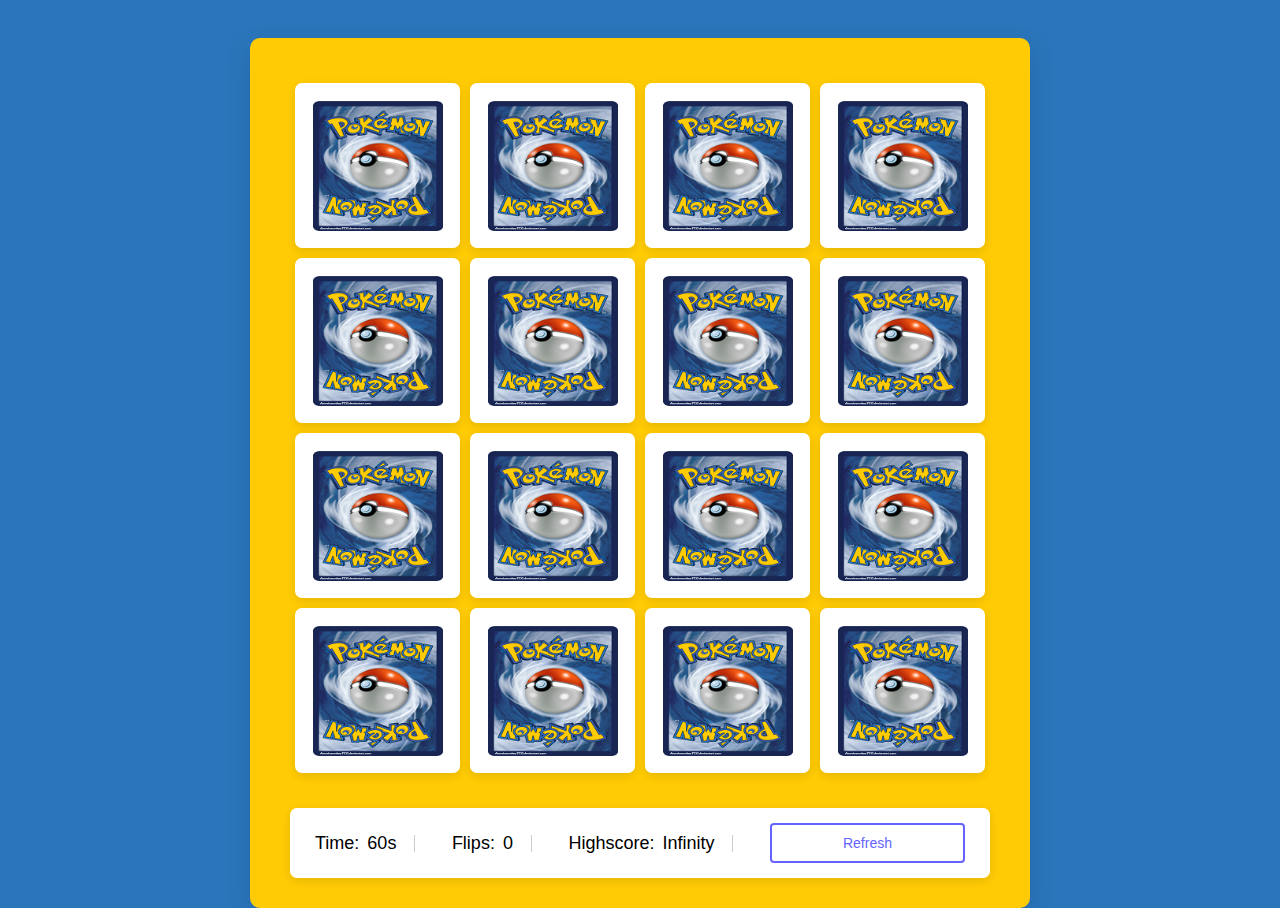
==== commit 8feb9346: "Added CSS Validator test to README" ====
--- a/game.html
+++ b/game.html
@@ -1,11 +1,11 @@
 <!DOCTYPE html>
-<html lang="en" dir="ltr">
+<html lang="en">
   <head>
-    <meta charset="utf-8" />
+    <meta charset="utf-8">
     <title>Gotta Catch'Em All</title>
-    <link rel="stylesheet" href="assets/css/style.css" />
-    <link rel="icon" type="image/fav-con" href="/assets/images/favicon.ico" />
-    <meta name="viewport" content="width=device-width, initial-scale=1.0" />
+    <link rel="stylesheet" href="assets/css/style.css">
+    <link rel="icon" type="image/fav-con" href="/assets/images/favicon.ico">
+    <meta name="viewport" content="width=device-width, initial-scale=1.0">
   </head>
 
   <body>
@@ -14,130 +14,130 @@
       <ul class="cards">
         <li class="card">
           <div class="view front-view">
-            <img src="assets/images/que-icon.png" alt="icon" />
+            <img src="assets/images/que-icon.png" alt="icon">
           </div>
           <div class="view back-view">
-            <img src="assets/images/img-1.png" alt="card-img" />
+            <img src="assets/images/img-1.png" alt="card-img">
           </div>
         </li>
         <li class="card">
           <div class="view front-view">
-            <img src="assets/images/que-icon.png" alt="icon" />
+            <img src="assets/images/que-icon.png" alt="icon">
           </div>
           <div class="view back-view">
-            <img src="assets/images/img-6.png" alt="card-img" />
+            <img src="assets/images/img-6.png" alt="card-img">
           </div>
         </li>
         <li class="card">
           <div class="view front-view">
-            <img src="assets/images/que-icon.png" alt="icon" />
+            <img src="assets/images/que-icon.png" alt="icon">
           </div>
           <div class="view back-view">
-            <img src="assets/images/img-3.png" alt="card-img" />
+            <img src="assets/images/img-3.png" alt="card-img">
           </div>
         </li>
         <li class="card">
           <div class="view front-view">
-            <img src="assets/images/que-icon.png" alt="icon" />
+            <img src="assets/images/que-icon.png" alt="icon">
           </div>
           <div class="view back-view">
-            <img src="assets/images/img-2.png" alt="card-img" />
+            <img src="assets/images/img-2.png" alt="card-img">
           </div>
         </li>
         <li class="card">
           <div class="view front-view">
-            <img src="assets/images/que-icon.png" alt="icon" />
+            <img src="assets/images/que-icon.png" alt="icon">
           </div>
           <div class="view back-view">
-            <img src="assets/images/img-1.png" alt="card-img" />
+            <img src="assets/images/img-1.png" alt="card-img">
           </div>
         </li>
         <li class="card">
           <div class="view front-view">
-            <img src="assets/images/que-icon.png" alt="icon" />
+            <img src="assets/images/que-icon.png" alt="icon">
           </div>
           <div class="view back-view">
-            <img src="assets/images/img-5.png" alt="card-img" />
+            <img src="assets/images/img-5.png" alt="card-img">
           </div>
         </li>
         <li class="card">
           <div class="view front-view">
-            <img src="assets/images/que-icon.png" alt="icon" />
+            <img src="assets/images/que-icon.png" alt="icon">
           </div>
           <div class="view back-view">
-            <img src="assets/images/img-2.png" alt="card-img" />
+            <img src="assets/images/img-2.png" alt="card-img">
           </div>
         </li>
         <li class="card">
           <div class="view front-view">
-            <img src="assets/images/que-icon.png" alt="icon" />
+            <img src="assets/images/que-icon.png" alt="icon">
           </div>
           <div class="view back-view">
-            <img src="assets/images/img-6.png" alt="card-img" />
+            <img src="assets/images/img-6.png" alt="card-img">
           </div>
         </li>
         <li class="card">
           <div class="view front-view">
-            <img src="assets/images/que-icon.png" alt="icon" />
+            <img src="assets/images/que-icon.png" alt="icon">
           </div>
           <div class="view back-view">
-            <img src="assets/images/img-3.png" alt="card-img" />
+            <img src="assets/images/img-3.png" alt="card-img">
           </div>
         </li>
         <li class="card">
           <div class="view front-view">
-            <img src="assets/images/que-icon.png" alt="icon" />
+            <img src="assets/images/que-icon.png" alt="icon">
           </div>
           <div class="view back-view">
-            <img src="assets/images/img-4.png" alt="card-img" />
+            <img src="assets/images/img-4.png" alt="card-img">
           </div>
         </li>
         <li class="card">
           <div class="view front-view">
-            <img src="assets/images/que-icon.png" alt="icon" />
+            <img src="assets/images/que-icon.png" alt="icon">
           </div>
           <div class="view back-view">
-            <img src="assets/images/img-5.png" alt="card-img" />
+            <img src="assets/images/img-5.png" alt="card-img">
           </div>
         </li>
         <li class="card">
           <div class="view front-view">
-            <img src="assets/images/que-icon.png" alt="icon" />
+            <img src="assets/images/que-icon.png" alt="icon">
           </div>
           <div class="view back-view">
-            <img src="assets/images/img-4.png" alt="card-img" />
+            <img src="assets/images/img-4.png" alt="card-img">
           </div>
         </li>
         <li class="card">
           <div class="view front-view">
-            <img src="assets/images/que-icon.png" alt="icon" />
+            <img src="assets/images/que-icon.png" alt="icon">
           </div>
           <div class="view back-view">
-            <img src="assets/images/img-4.png" alt="card-img" />
+            <img src="assets/images/img-4.png" alt="card-img">
           </div>
         </li>
         <li class="card">
           <div class="view front-view">
-            <img src="assets/images/que-icon.png" alt="icon" />
+            <img src="assets/images/que-icon.png" alt="icon">
           </div>
           <div class="view back-view">
-            <img src="assets/images/img-4.png" alt="card-img" />
+            <img src="assets/images/img-4.png" alt="card-img">
           </div>
         </li>
         <li class="card">
           <div class="view front-view">
-            <img src="assets/images/que-icon.png" alt="icon" />
+            <img src="assets/images/que-icon.png" alt="icon">
           </div>
           <div class="view back-view">
-            <img src="assets/images/img-4.png" alt="card-img" />
+            <img src="assets/images/img-4.png" alt="card-img">
           </div>
         </li>
         <li class="card">
           <div class="view front-view">
-            <img src="assets/images/que-icon.png" alt="icon" />
+            <img src="assets/images/que-icon.png" alt="icon">
           </div>
           <div class="view back-view">
-            <img src="assets/images/img-4.png" alt="card-img" />
+            <img src="assets/images/img-4.png" alt="card-img">
           </div>
         </li>
       </ul>
--- a/assets/css/style.css
+++ b/assets/css/style.css
@@ -96,7 +96,7 @@
 /*Box for the card game*/
 
 .wrapper {
-    padding: 40px 40px 105px 40px;
+    padding: 40px 40px 30px 40px;
     margin-top: 3%;
     background: #ffcb05;
     border-radius: 10px;
@@ -104,7 +104,7 @@
 }
 
 button {
-    width: 120px;
+    width: 30%;
     height: 40px;
 }
 
@@ -202,8 +202,8 @@
 
 .details {
     width: 100%;
-    margin-top: 5px;
-    padding: 0 20px;
+    margin-top: 30px;
+    padding: 15px 25px;
     border-radius: 7px;
     background: #fff;
     height: calc(50% / 4 - 30px);
@@ -284,8 +284,13 @@
         margin-top: 35px;
     }
 
+
+    .details {
+        margin-top: 15px;
+    }
+
     .wrapper {
-        padding-bottom: 75px;
+        padding-bottom: 25px;
         padding-left: 15px;
         padding-right: 15px;
         padding-top: 15px;
@@ -308,12 +313,13 @@
 
     .details {
         height: calc(95% / 4 - 30px);
-        padding: 0 4px 0 0;
+        padding: 4px 4px 4px 0;
 
     }
 
     .details p {
         padding-right: 9px;
+        font-size: 18px;
     }
 
     .details button {
@@ -332,7 +338,7 @@
     }
 
     .wrapper {
-        padding-bottom: 75px;
+        padding-bottom: 25px;
         padding-left: 15px;
         padding-right: 15px;
         padding-top: 15px;
@@ -350,7 +356,7 @@
 
     .details {
         margin-top: 10px;
-        padding: 0 7px;
+        padding: 5px;
         height: calc(100% / 4 - 20px);
     }
 
